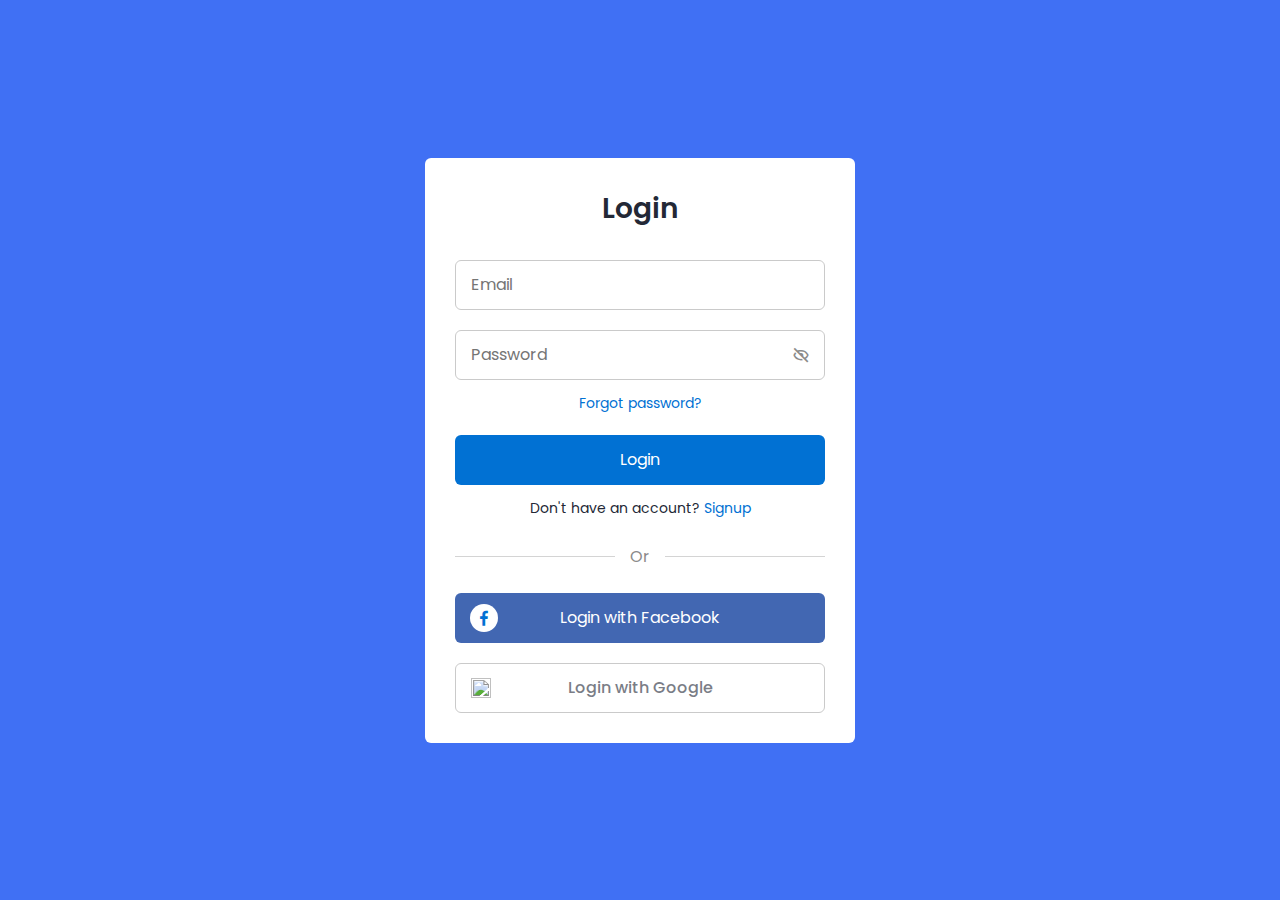
==== create-account.html @ d8bc0b6b "Add files via upload" ====
<!DOCTYPE html>
<!-- Coding By CodingNepal - codingnepalweb.com -->
    <html lang="en">
    <head>
        <meta charset="UTF-8">
        <meta http-equiv="X-UA-Compatible" content="IE=edge">
        <meta name="viewport" content="width=device-width, initial-scale=1.0">
        <title> Login</title>

        <!-- CSS -->
        <link rel="stylesheet" href="css/logincss.css">
                
        <!-- Boxicons CSS -->
        <link href='https://unpkg.com/boxicons@2.1.2/css/boxicons.min.css' rel='stylesheet'>
                        
    </head>
    <body>
        <section class="container forms">
            <div class="form login">
                <div class="form-content">
                    <header>Login</header>
                    <form action="#">
                        <div class="field input-field">
                            <input type="email" placeholder="Email" class="input">
                        </div>

                        <div class="field input-field">
                            <input type="password" placeholder="Password" class="password">
                            <i class='bx bx-hide eye-icon'></i>
                        </div>

                        <div class="form-link">
                            <a href="#" class="forgot-pass">Forgot password?</a>
                        </div>

                        <div class="field button-field">
                            <button>Login</button>
                        </div>
                    </form>

                    <div class="form-link">
                        <span>Don't have an account? <a href="#" class="link signup-link">Signup</a></span>
                    </div>
                </div>

                <div class="line"></div>

                <div class="media-options">
                    <a href="#" class="field facebook">
                        <i class='bx bxl-facebook facebook-icon'></i>
                        <span>Login with Facebook</span>
                    </a>
                </div>

                <div class="media-options">
                    <a href="#" class="field google">
                        <img src="#" alt="" class="google-img">
                        <span>Login with Google</span>
                    </a>
                </div>

            </div>

            <!-- Signup Form -->

            <div class="form signup">
                <div class="form-content">
                    <header>Signup</header>
                    <form action="#">
                        <div class="field input-field">
                            <input type="email" placeholder="Email" class="input">
                        </div>

                        <div class="field input-field">
                            <input type="password" placeholder="Create password" class="password">
                        </div>

                        <div class="field input-field">
                            <input type="password" placeholder="Confirm password" class="password">
                            <i class='bx bx-hide eye-icon'></i>
                        </div>

                        <div class="field button-field">
                            <button>Signup</button>
                        </div>
                    </form>

                    <div class="form-link">
                        <span>Already have an account? <a href="#" class="link login-link">Login</a></span>
                    </div>
                </div>

                <div class="line"></div>

                <div class="media-options">
                    <a href="#" class="field facebook">
                        <i class='bx bxl-facebook facebook-icon'></i>
                        <span>Login with Facebook</span>
                    </a>
                </div>

                <div class="media-options">
                    <a href="#" class="field google">
                        <img src="#" alt="" class="google-img">
                        <span>Login with Google</span>
                    </a>
                </div>

            </div>
        </section>

        <!-- JavaScript -->
        <script src="js/login-script.js"></script>
    </body>
</html>
---- css/logincss.css ----
/* Google Fonts - Poppins */
@import url('https://fonts.googleapis.com/css2?family=Poppins:wght@300;400;500;600&display=swap');

*{
    margin: 0;
    padding: 0;
    box-sizing: border-box;
    font-family: 'Poppins', sans-serif;
}
.container{
    height: 100vh;
    width: 100%;
    display: flex;
    align-items: center;
    justify-content: center;
    background-color: #4070f4;
    column-gap: 30px;
}
.form{
    position: absolute;
    max-width: 430px;
    width: 100%;
    padding: 30px;
    border-radius: 6px;
    background: #FFF;
}
.form.signup{
    opacity: 0;
    pointer-events: none;
}
.forms.show-signup .form.signup{
    opacity: 1;
    pointer-events: auto;
}
.forms.show-signup .form.login{
    opacity: 0;
    pointer-events: none;
}
header{
    font-size: 28px;
    font-weight: 600;
    color: #232836;
    text-align: center;
}
form{
    margin-top: 30px;
}
.form .field{
    position: relative;
    height: 50px;
    width: 100%;
    margin-top: 20px;
    border-radius: 6px;
}
.field input,
.field button{
    height: 100%;
    width: 100%;
    border: none;
    font-size: 16px;
    font-weight: 400;
    border-radius: 6px;
}
.field input{
    outline: none;
    padding: 0 15px;
    border: 1px solid#CACACA;
}
.field input:focus{
    border-bottom-width: 2px;
}
.eye-icon{
    position: absolute;
    top: 50%;
    right: 10px;
    transform: translateY(-50%);
    font-size: 18px;
    color: #8b8b8b;
    cursor: pointer;
    padding: 5px;
}
.field button{
    color: #fff;
    background-color: #0171d3;
    transition: all 0.3s ease;
    cursor: pointer;
}
.field button:hover{
    background-color: #016dcb;
}
.form-link{
    text-align: center;
    margin-top: 10px;
}
.form-link span,
.form-link a{
    font-size: 14px;
    font-weight: 400;
    color: #232836;
}
.form a{
    color: #0171d3;
    text-decoration: none;
}
.form-content a:hover{
    text-decoration: underline;
}
.line{
    position: relative;
    height: 1px;
    width: 100%;
    margin: 36px 0;
    background-color: #d4d4d4;
}
.line::before{
    content: 'Or';
    position: absolute;
    top: 50%;
    left: 50%;
    transform: translate(-50%, -50%);
    background-color: #FFF;
    color: #8b8b8b;
    padding: 0 15px;
}
.media-options a{
    display: flex;
    align-items: center;
    justify-content: center;
}
a.facebook{
    color: #fff;
    background-color: #4267b2;
}
a.facebook .facebook-icon{
    height: 28px;
    width: 28px;
    color: #0171d3;
    font-size: 20px;
    border-radius: 50%;
    display: flex;
    align-items: center;
    justify-content: center;
    background-color: #fff;
}
.facebook-icon,
img.google-img{
    position: absolute;
    top: 50%;
    left: 15px;
    transform: translateY(-50%);
}
img.google-img{
    height: 20px;
    width: 20px;
    object-fit: cover;
}
a.google{
    border: 1px solid #CACACA;
}
a.google span{
    font-weight: 500;
    opacity: 0.6;
    color: #232836;
}

@media screen and (max-width: 400px) {
    .form{
        padding: 20px 10px;
    }
    
}/* CSS Document */
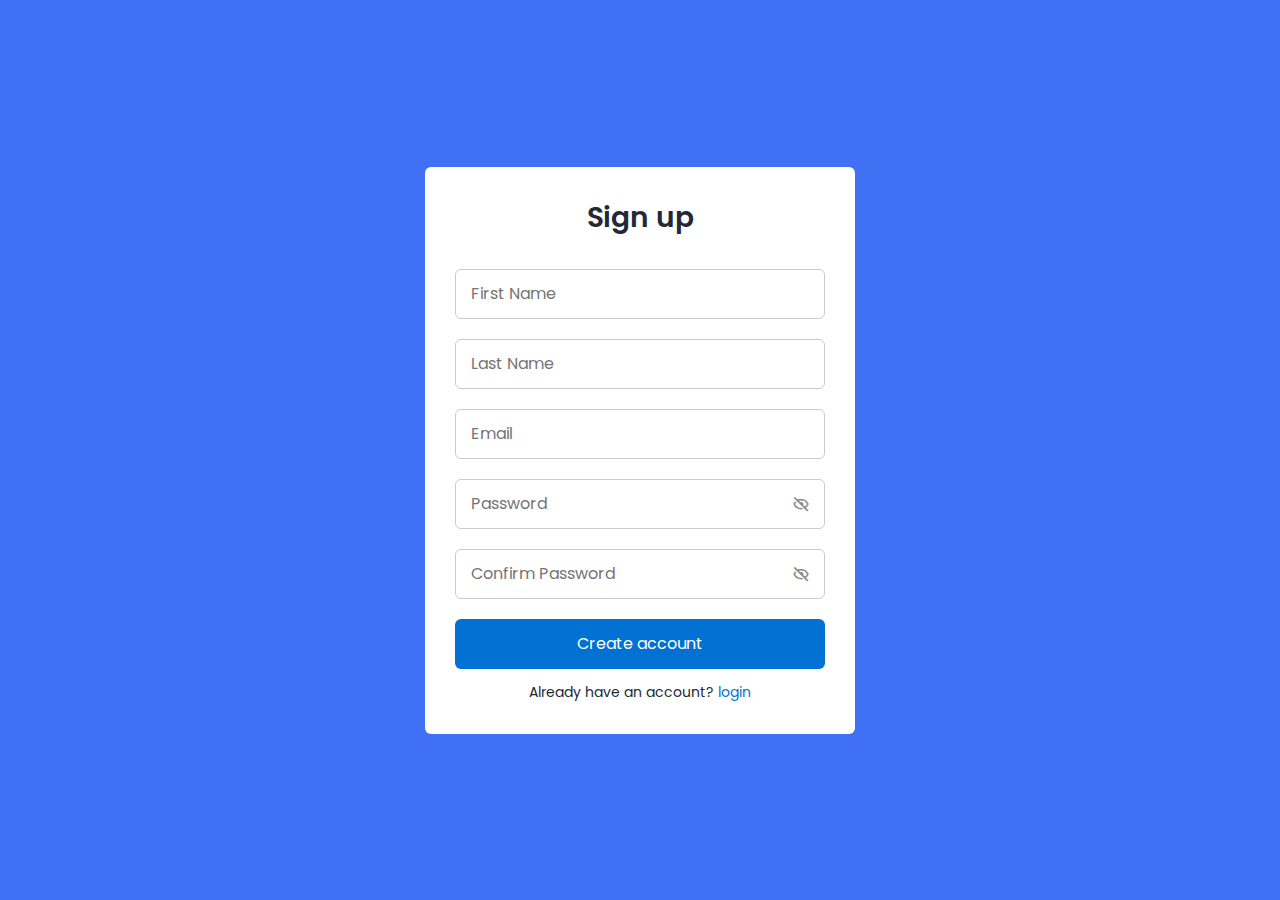
==== commit 2b14976b: "Create create-account.html" ====
--- a/create-account.html
+++ b/create-account.html
@@ -1,115 +1,64 @@
-<!DOCTYPE html>
-<!-- Coding By CodingNepal - codingnepalweb.com -->
-    <html lang="en">
-    <head>
-        <meta charset="UTF-8">
-        <meta http-equiv="X-UA-Compatible" content="IE=edge">
-        <meta name="viewport" content="width=device-width, initial-scale=1.0">
-        <title> Login</title>
-
-        <!-- CSS -->
-        <link rel="stylesheet" href="css/logincss.css">
-                
-        <!-- Boxicons CSS -->
-        <link href='https://unpkg.com/boxicons@2.1.2/css/boxicons.min.css' rel='stylesheet'>
-                        
-    </head>
-    <body>
-        <section class="container forms">
-            <div class="form login">
-                <div class="form-content">
-                    <header>Login</header>
-                    <form action="#">
-                        <div class="field input-field">
-                            <input type="email" placeholder="Email" class="input">
-                        </div>
-
-                        <div class="field input-field">
-                            <input type="password" placeholder="Password" class="password">
-                            <i class='bx bx-hide eye-icon'></i>
-                        </div>
-
-                        <div class="form-link">
-                            <a href="#" class="forgot-pass">Forgot password?</a>
-                        </div>
-
-                        <div class="field button-field">
-                            <button>Login</button>
-                        </div>
-                    </form>
-
-                    <div class="form-link">
-                        <span>Don't have an account? <a href="#" class="link signup-link">Signup</a></span>
-                    </div>
-                </div>
-
-                <div class="line"></div>
-
-                <div class="media-options">
-                    <a href="#" class="field facebook">
-                        <i class='bx bxl-facebook facebook-icon'></i>
-                        <span>Login with Facebook</span>
-                    </a>
-                </div>
-
-                <div class="media-options">
-                    <a href="#" class="field google">
-                        <img src="#" alt="" class="google-img">
-                        <span>Login with Google</span>
-                    </a>
-                </div>
-
-            </div>
-
-            <!-- Signup Form -->
-
-            <div class="form signup">
-                <div class="form-content">
-                    <header>Signup</header>
-                    <form action="#">
-                        <div class="field input-field">
-                            <input type="email" placeholder="Email" class="input">
-                        </div>
-
-                        <div class="field input-field">
-                            <input type="password" placeholder="Create password" class="password">
-                        </div>
-
-                        <div class="field input-field">
-                            <input type="password" placeholder="Confirm password" class="password">
-                            <i class='bx bx-hide eye-icon'></i>
-                        </div>
-
-                        <div class="field button-field">
-                            <button>Signup</button>
-                        </div>
-                    </form>
-
-                    <div class="form-link">
-                        <span>Already have an account? <a href="#" class="link login-link">Login</a></span>
-                    </div>
-                </div>
-
-                <div class="line"></div>
-
-                <div class="media-options">
-                    <a href="#" class="field facebook">
-                        <i class='bx bxl-facebook facebook-icon'></i>
-                        <span>Login with Facebook</span>
-                    </a>
-                </div>
-
-                <div class="media-options">
-                    <a href="#" class="field google">
-                        <img src="#" alt="" class="google-img">
-                        <span>Login with Google</span>
-                    </a>
-                </div>
-
-            </div>
-        </section>
-
-        <!-- JavaScript -->
-        <script src="js/login-script.js"></script>
-    </body>
-</html>
+<!DOCTYPE html>
+<!-- Coding By CodingNepal - codingnepalweb.com -->
+    <html lang="en">
+    <head>
+        <meta charset="UTF-8">
+        <meta http-equiv="X-UA-Compatible" content="IE=edge">
+        <meta name="viewport" content="width=device-width, initial-scale=1.0">
+        <title> Create Account</title>
+
+        <!-- CSS -->
+        <link rel="stylesheet" href="css/logincss.css">
+                
+        <!-- Boxicons CSS -->
+        <link href='https://unpkg.com/boxicons@2.1.2/css/boxicons.min.css' rel='stylesheet'>
+                        
+    </head>
+    <body>
+        <section class="container forms">
+            <div class="form login">
+                <div class="form-content">
+                    <header>Sign up</header>
+                    <form action="#">
+                        <div class="field input-field">
+                            <input type="text" id="fname" placeholder="First Name" class="input">
+                        </div>
+                        <div class="field input-field">
+                            <input type="text" id="lname" placeholder="Last Name" class="input">
+                        </div>
+                        <div class="field input-field">
+                            <input type="email" id="email" placeholder="Email" class="input">
+                        </div>
+
+                        <div class="field input-field">
+                            <input type="password" id="password" placeholder="Password" class="password">
+                            <i class='bx bx-hide eye-icon'></i>
+                        </div>
+                        
+						<div class="field input-field">
+                            <input type="password" id="confirmPassword" placeholder="Confirm Password" class="password">
+                            <i class='bx bx-hide eye-icon'></i>
+                        </div>
+						
+
+                        <div class="field button-field">
+                            <button id="createAccountButton">Create account</button>
+                        </div>
+                    </form>
+
+                    <div class="form-link">
+                        <span>Already have an account? <a href="login.html" class="link signup-link">login</a></span>
+                    </div>
+                </div>
+
+            </div>
+
+            <!-- Signup Form -->
+
+
+        </section>
+
+        <!-- JavaScript -->
+        <script src="js/create-scripit.js"></script>
+    </body>
+</html>
